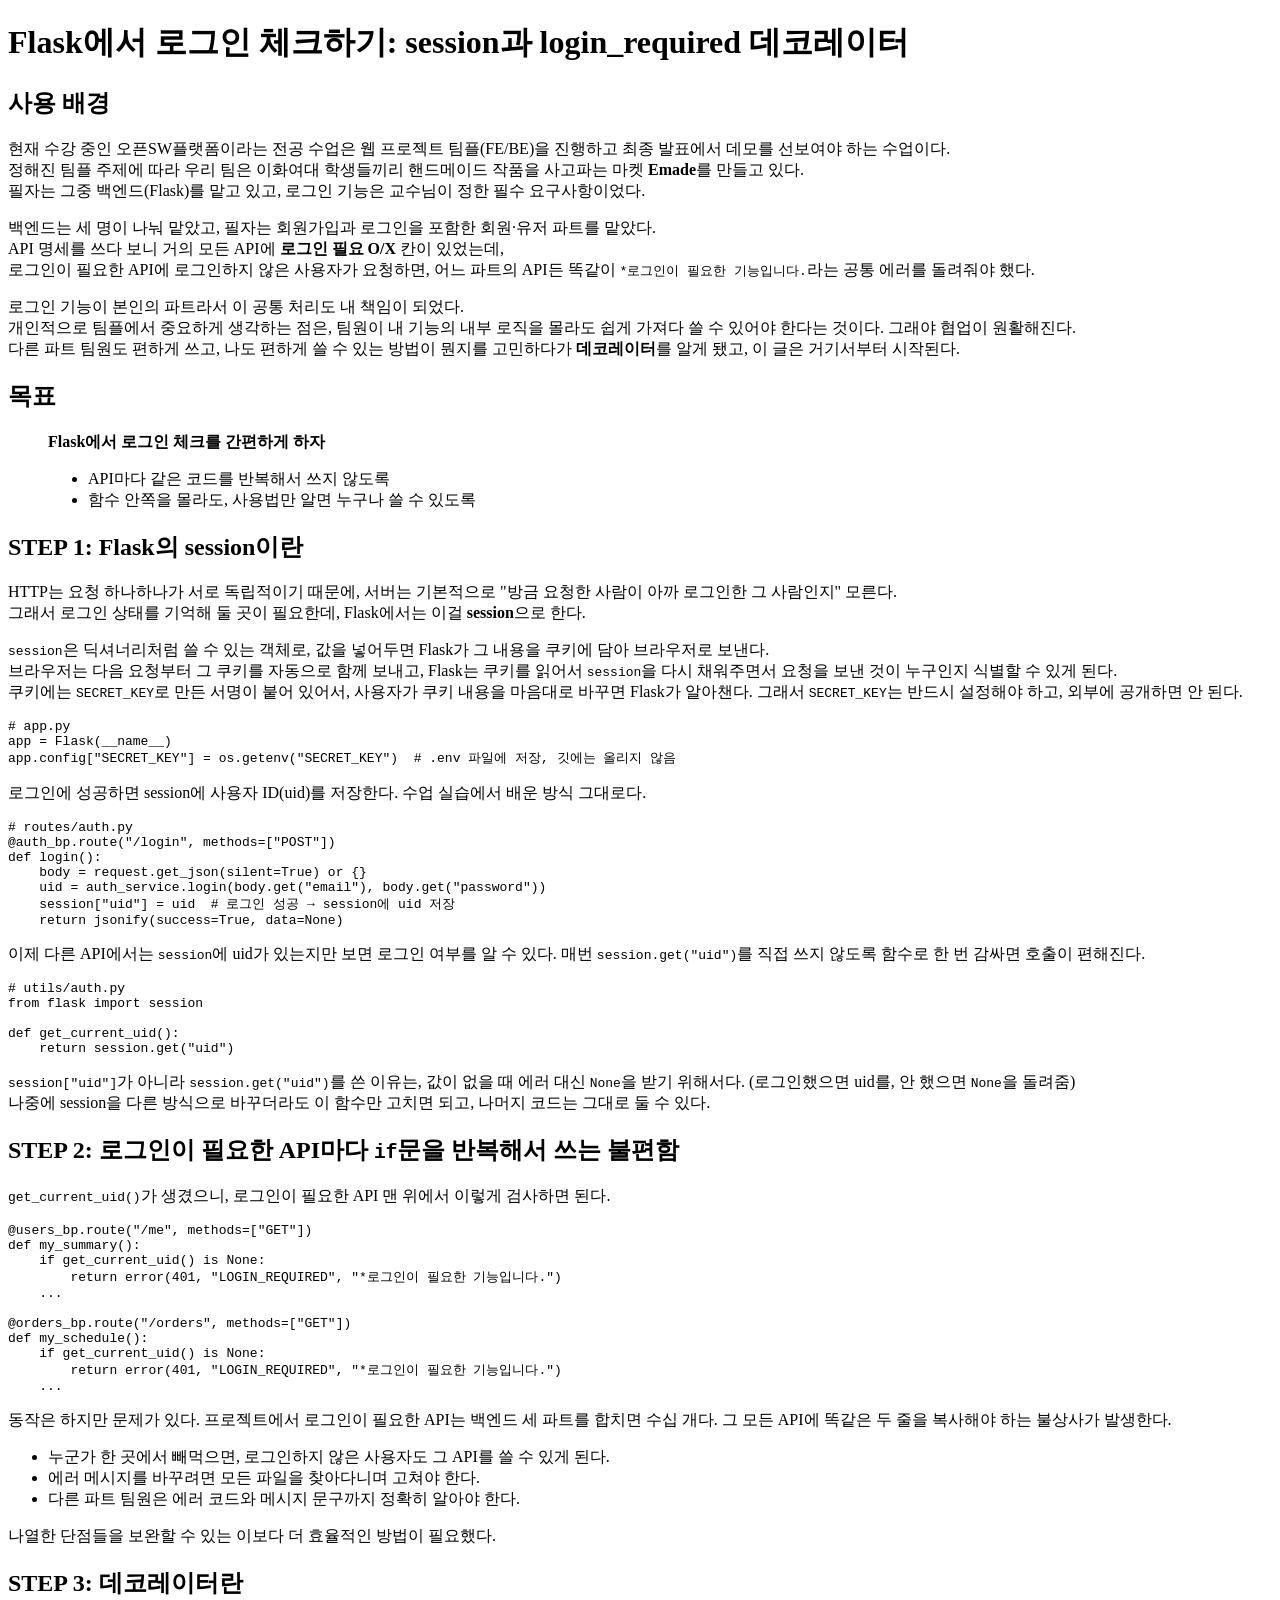
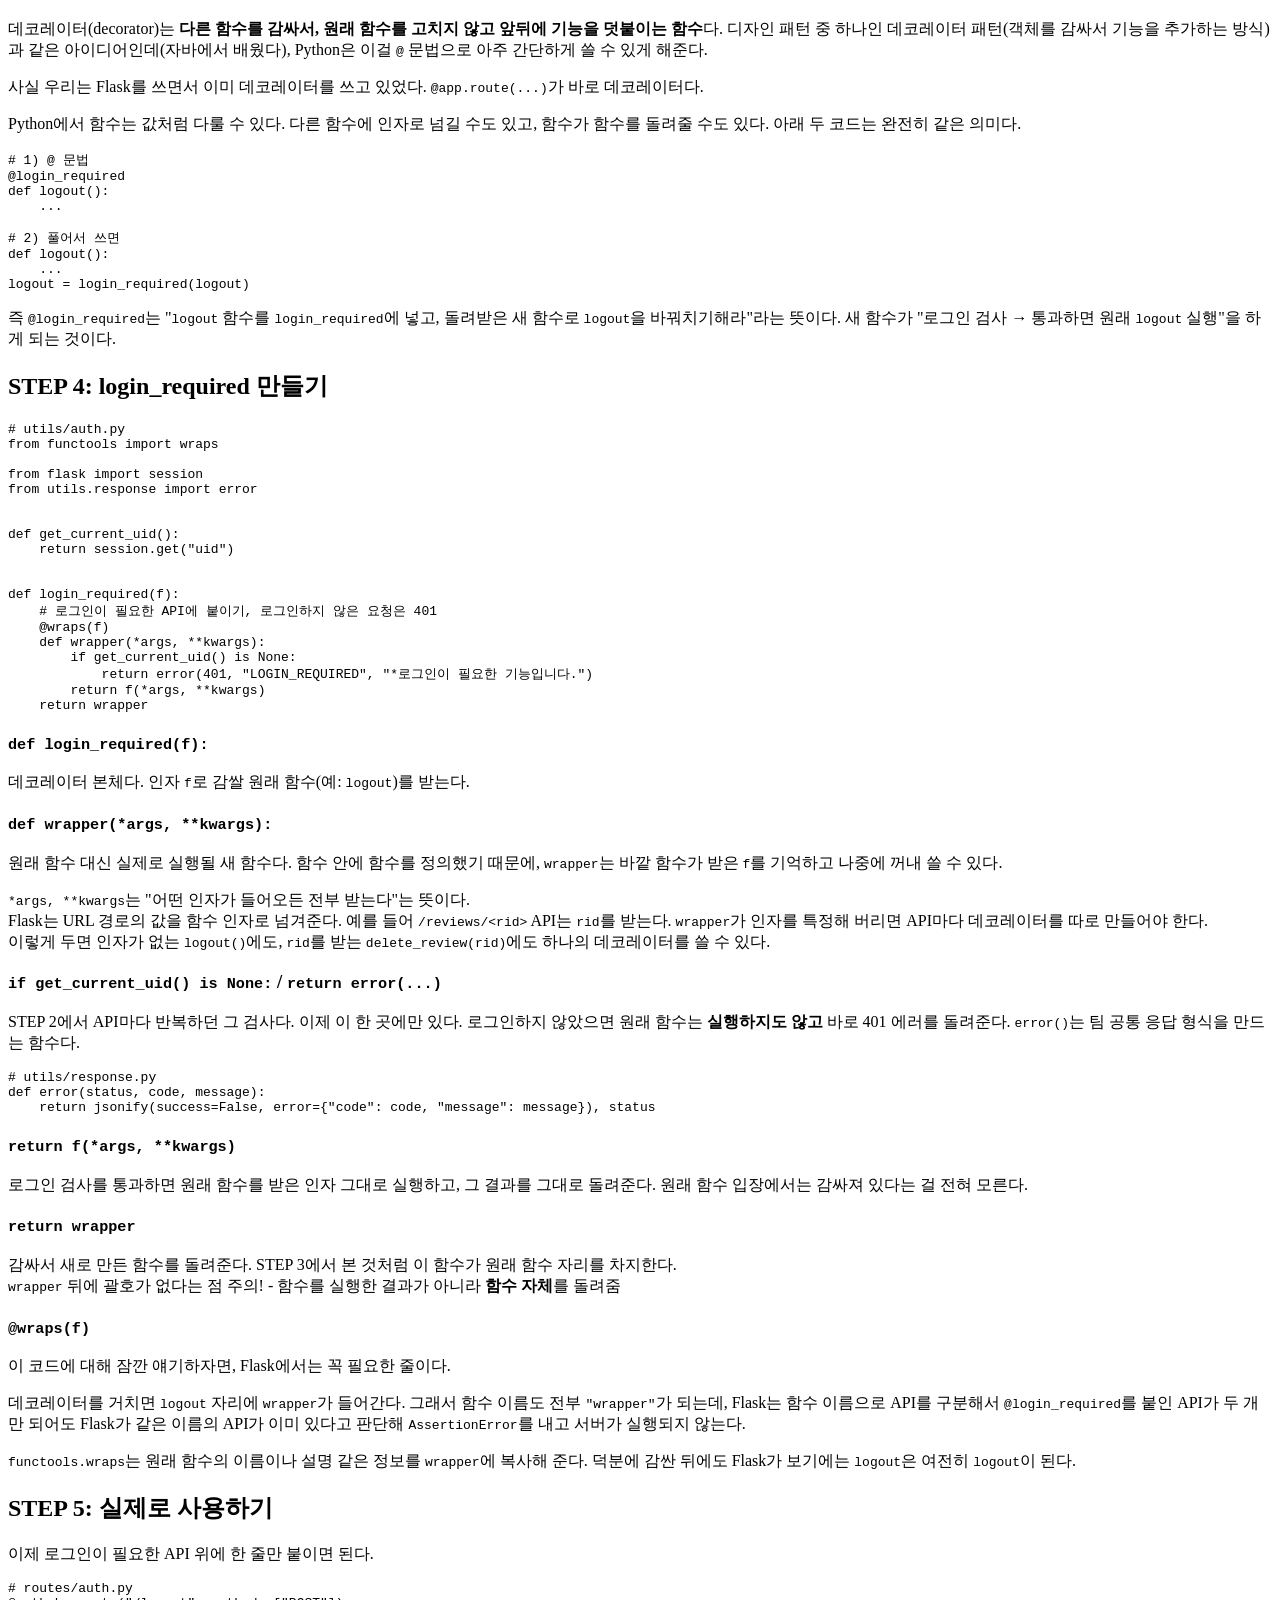
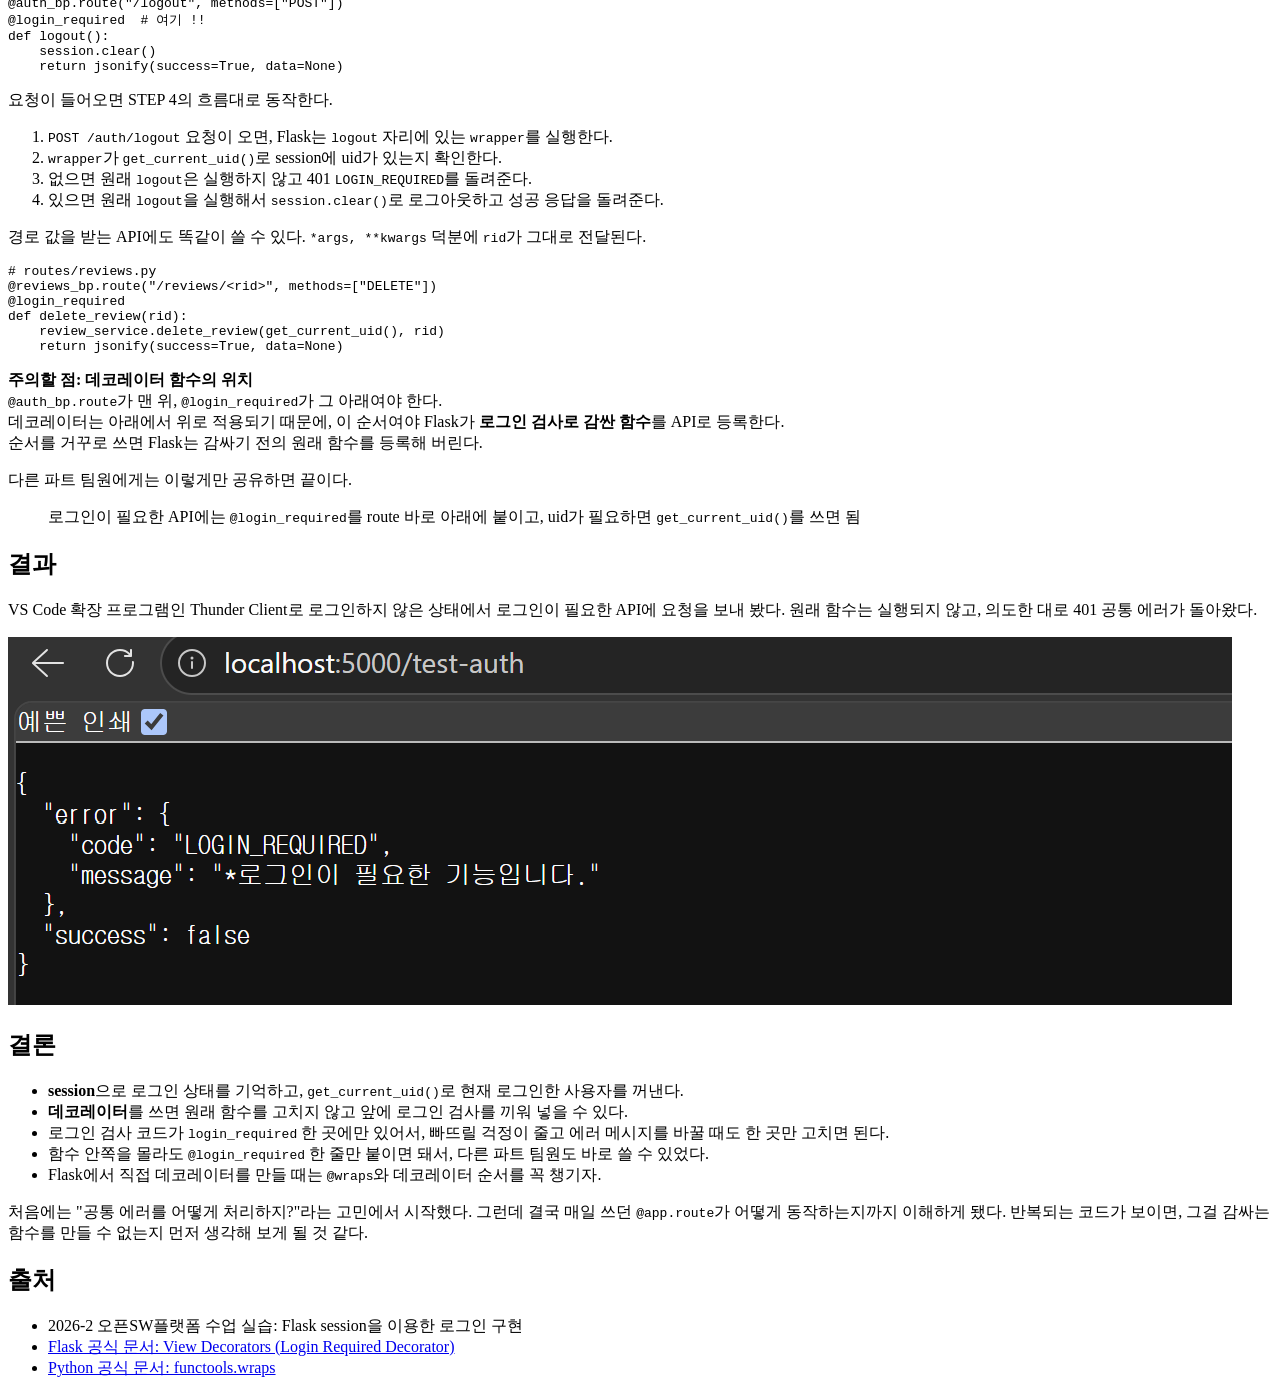
==== posts/concept.html @ 14963a54 "feat: Concept" ====
<!DOCTYPE html>
<html lang="ko">
<head>
  <meta charset="UTF-8">
  <meta name="viewport" content="width=device-width, initial-scale=1.0">
  <title>Flask에서 로그인 체크하기: session과 login_required 데코레이터</title>
</head>
<body>

<h1>Flask에서 로그인 체크하기: session과 login_required 데코레이터</h1>

<h2>사용 배경</h2>
<p>
  현재 수강 중인 오픈SW플랫폼이라는 전공 수업은 웹 프로젝트 팀플(FE/BE)을 진행하고 최종 발표에서 데모를 선보여야 하는 수업이다. <br>
  정해진 팀플 주제에 따라 우리 팀은 이화여대 학생들끼리 핸드메이드 작품을 사고파는 마켓 <b>Emade</b>를 만들고 있다. <br>
  필자는 그중 백엔드(Flask)를 맡고 있고, 로그인 기능은 교수님이 정한 필수 요구사항이었다.
</p>
<p>
  백엔드는 세 명이 나눠 맡았고, 필자는 회원가입과 로그인을 포함한 회원·유저 파트를 맡았다. <br>
  API 명세를 쓰다 보니 거의 모든 API에 <b>로그인 필요 O/X</b> 칸이 있었는데, <br>
  로그인이 필요한 API에 로그인하지 않은 사용자가 요청하면, 어느 파트의 API든 똑같이
  <code>*로그인이 필요한 기능입니다.</code>라는 공통 에러를 돌려줘야 했다.
</p>
<p>
  로그인 기능이 본인의 파트라서 이 공통 처리도 내 책임이 되었다. <br>
  개인적으로 팀플에서 중요하게 생각하는 점은, 팀원이 내 기능의 내부 로직을 몰라도 쉽게 가져다 쓸 수 있어야 한다는 것이다. 그래야 협업이 원활해진다. <br>
  다른 파트 팀원도 편하게 쓰고, 나도 편하게 쓸 수 있는 방법이 뭔지를 고민하다가
  <b>데코레이터</b>를 알게 됐고, 이 글은 거기서부터 시작된다.
</p>

<h2>목표</h2>
<blockquote>
  <p><b>Flask에서 로그인 체크를 간편하게 하자</b></p>
  <ul>
    <li>API마다 같은 코드를 반복해서 쓰지 않도록</li>
    <li>함수 안쪽을 몰라도, 사용법만 알면 누구나 쓸 수 있도록</li>
  </ul>
</blockquote>

<h2>STEP 1: Flask의 session이란</h2>
<p>
  HTTP는 요청 하나하나가 서로 독립적이기 때문에, 서버는 기본적으로 "방금 요청한 사람이 아까 로그인한 그 사람인지" 모른다. <br>
  그래서 로그인 상태를 기억해 둘 곳이 필요한데, Flask에서는 이걸 <b>session</b>으로 한다.
</p>
<p>
  <code>session</code>은 딕셔너리처럼 쓸 수 있는 객체로, 값을 넣어두면 Flask가 그 내용을 쿠키에 담아 브라우저로 보낸다. <br>
  브라우저는 다음 요청부터 그 쿠키를 자동으로 함께 보내고, Flask는 쿠키를 읽어서 <code>session</code>을 다시 채워주면서 요청을 보낸 것이 누구인지 식별할 수 있게 된다. <br>
  쿠키에는 <code>SECRET_KEY</code>로 만든 서명이 붙어 있어서, 사용자가 쿠키 내용을 마음대로 바꾸면 Flask가 알아챈다.
  그래서 <code>SECRET_KEY</code>는 반드시 설정해야 하고, 외부에 공개하면 안 된다.
</p>

<pre><code># app.py
app = Flask(__name__)
app.config["SECRET_KEY"] = os.getenv("SECRET_KEY")  # .env 파일에 저장, 깃에는 올리지 않음
</code></pre>

<p>
  로그인에 성공하면 session에 사용자 ID(uid)를 저장한다. 수업 실습에서 배운 방식 그대로다.
</p>

<pre><code># routes/auth.py
@auth_bp.route("/login", methods=["POST"])
def login():
    body = request.get_json(silent=True) or {}
    uid = auth_service.login(body.get("email"), body.get("password"))
    session["uid"] = uid  # 로그인 성공 → session에 uid 저장
    return jsonify(success=True, data=None)
</code></pre>

<p>
  이제 다른 API에서는 <code>session</code>에 uid가 있는지만 보면 로그인 여부를 알 수 있다.
  매번 <code>session.get("uid")</code>를 직접 쓰지 않도록 함수로 한 번 감싸면 호출이 편해진다.
</p>

<pre><code># utils/auth.py
from flask import session

def get_current_uid():
    return session.get("uid")
</code></pre>

<p>
  <code>session["uid"]</code>가 아니라 <code>session.get("uid")</code>를 쓴 이유는, 값이 없을 때 에러 대신 <code>None</code>을 받기 위해서다. (로그인했으면 uid를, 안 했으면 <code>None</code>을 돌려줌) <br>
  나중에 session을 다른 방식으로 바꾸더라도 이 함수만 고치면 되고, 나머지 코드는 그대로 둘 수 있다.
</p>

<h2>STEP 2: 로그인이 필요한 API마다 <code>if</code>문을 반복해서 쓰는 불편함</h2>
<p>
  <code>get_current_uid()</code>가 생겼으니, 로그인이 필요한 API 맨 위에서 이렇게 검사하면 된다.
</p>

<pre><code>@users_bp.route("/me", methods=["GET"])
def my_summary():
    if get_current_uid() is None:
        return error(401, "LOGIN_REQUIRED", "*로그인이 필요한 기능입니다.")
    ...

@orders_bp.route("/orders", methods=["GET"])
def my_schedule():
    if get_current_uid() is None:
        return error(401, "LOGIN_REQUIRED", "*로그인이 필요한 기능입니다.")
    ...
</code></pre>

<p>
  동작은 하지만 문제가 있다. 프로젝트에서 로그인이 필요한 API는 백엔드 세 파트를 합치면 수십 개다.
  그 모든 API에 똑같은 두 줄을 복사해야 하는 불상사가 발생한다.
</p>
<ul>
  <li>누군가 한 곳에서 빼먹으면, 로그인하지 않은 사용자도 그 API를 쓸 수 있게 된다.</li>
  <li>에러 메시지를 바꾸려면 모든 파일을 찾아다니며 고쳐야 한다.</li>
  <li>다른 파트 팀원은 에러 코드와 메시지 문구까지 정확히 알아야 한다.</li>
</ul>
<p>
  나열한 단점들을 보완할 수 있는 이보다 더 효율적인 방법이 필요했다.
</p>

<h2>STEP 3: 데코레이터란</h2>
<p>
  데코레이터(decorator)는 <b>다른 함수를 감싸서, 원래 함수를 고치지 않고 앞뒤에 기능을 덧붙이는 함수</b>다.
  디자인 패턴 중 하나인 데코레이터 패턴(객체를 감싸서 기능을 추가하는 방식)과 같은 아이디어인데(자바에서 배웠다),
  Python은 이걸 <code>@</code> 문법으로 아주 간단하게 쓸 수 있게 해준다.
</p>
<p>
  사실 우리는 Flask를 쓰면서 이미 데코레이터를 쓰고 있었다. <code>@app.route(...)</code>가 바로 데코레이터다.
</p>
<p>
  Python에서 함수는 값처럼 다룰 수 있다. 다른 함수에 인자로 넘길 수도 있고, 함수가 함수를 돌려줄 수도 있다.
  아래 두 코드는 완전히 같은 의미다.
</p>

<pre><code># 1) @ 문법
@login_required
def logout():
    ...

# 2) 풀어서 쓰면
def logout():
    ...
logout = login_required(logout)
</code></pre>

<p>
  즉 <code>@login_required</code>는 "<code>logout</code> 함수를 <code>login_required</code>에 넣고,
  돌려받은 새 함수로 <code>logout</code>을 바꿔치기해라"라는 뜻이다.
  새 함수가 "로그인 검사 → 통과하면 원래 <code>logout</code> 실행"을 하게 되는 것이다.
</p>

<h2>STEP 4: login_required 만들기</h2>

<pre><code># utils/auth.py
from functools import wraps

from flask import session
from utils.response import error


def get_current_uid():
    return session.get("uid")


def login_required(f):
    # 로그인이 필요한 API에 붙이기, 로그인하지 않은 요청은 401
    @wraps(f)
    def wrapper(*args, **kwargs):
        if get_current_uid() is None:
            return error(401, "LOGIN_REQUIRED", "*로그인이 필요한 기능입니다.")
        return f(*args, **kwargs)
    return wrapper
</code></pre>

<h3><code>def login_required(f):</code></h3>
<p>
  데코레이터 본체다. 인자 <code>f</code>로 감쌀 원래 함수(예: <code>logout</code>)를 받는다.
</p>

<h3><code>def wrapper(*args, **kwargs):</code></h3>
<p>
  원래 함수 대신 실제로 실행될 새 함수다. 함수 안에 함수를 정의했기 때문에,
  <code>wrapper</code>는 바깥 함수가 받은 <code>f</code>를 기억하고 나중에 꺼내 쓸 수 있다.
</p>
<p>
  <code>*args, **kwargs</code>는 "어떤 인자가 들어오든 전부 받는다"는 뜻이다. <br>
  Flask는 URL 경로의 값을 함수 인자로 넘겨준다. 예를 들어 <code>/reviews/&lt;rid&gt;</code> API는 <code>rid</code>를 받는다.
  <code>wrapper</code>가 인자를 특정해 버리면 API마다 데코레이터를 따로 만들어야 한다. <br>
  이렇게 두면 인자가 없는 <code>logout()</code>에도, <code>rid</code>를 받는 <code>delete_review(rid)</code>에도 하나의 데코레이터를 쓸 수 있다.
</p>

<h3><code>if get_current_uid() is None:</code> / <code>return error(...)</code></h3>
<p>
  STEP 2에서 API마다 반복하던 그 검사다. 이제 이 한 곳에만 있다.
  로그인하지 않았으면 원래 함수는 <b>실행하지도 않고</b> 바로 401 에러를 돌려준다.
  <code>error()</code>는 팀 공통 응답 형식을 만드는 함수다.
</p>

<pre><code># utils/response.py
def error(status, code, message):
    return jsonify(success=False, error={"code": code, "message": message}), status
</code></pre>

<h3><code>return f(*args, **kwargs)</code></h3>
<p>
  로그인 검사를 통과하면 원래 함수를 받은 인자 그대로 실행하고, 그 결과를 그대로 돌려준다.
  원래 함수 입장에서는 감싸져 있다는 걸 전혀 모른다.
</p>

<h3><code>return wrapper</code></h3>
<p>
  감싸서 새로 만든 함수를 돌려준다. STEP 3에서 본 것처럼 이 함수가 원래 함수 자리를 차지한다. <br>
  <code>wrapper</code> 뒤에 괄호가 없다는 점 주의! - 함수를 실행한 결과가 아니라 <b>함수 자체</b>를 돌려줌
</p>

<h3><code>@wraps(f)</code></h3>
<p>
  이 코드에 대해 잠깐 얘기하자면, Flask에서는 꼭 필요한 줄이다.
</p>
<p>
  데코레이터를 거치면 <code>logout</code> 자리에 <code>wrapper</code>가 들어간다.
  그래서 함수 이름도 전부 <code>"wrapper"</code>가 되는데, Flask는 함수 이름으로 API를 구분해서
  <code>@login_required</code>를 붙인 API가 두 개만 되어도 Flask가 같은 이름의 API가 이미 있다고 판단해 <code>AssertionError</code>를 내고 서버가 실행되지 않는다.
</p>
<p>
  <code>functools.wraps</code>는 원래 함수의 이름이나 설명 같은 정보를 <code>wrapper</code>에 복사해 준다.
  덕분에 감싼 뒤에도 Flask가 보기에는 <code>logout</code>은 여전히 <code>logout</code>이 된다.
</p>

<h2>STEP 5: 실제로 사용하기</h2>
<p>
  이제 로그인이 필요한 API 위에 한 줄만 붙이면 된다.
</p>

<pre><code># routes/auth.py
@auth_bp.route("/logout", methods=["POST"])
@login_required  # 여기 !!
def logout():
    session.clear()
    return jsonify(success=True, data=None)
</code></pre>

<p>요청이 들어오면 STEP 4의 흐름대로 동작한다.</p>
<ol>
  <li><code>POST /auth/logout</code> 요청이 오면, Flask는 <code>logout</code> 자리에 있는 <code>wrapper</code>를 실행한다.</li>
  <li><code>wrapper</code>가 <code>get_current_uid()</code>로 session에 uid가 있는지 확인한다.</li>
  <li>없으면 원래 <code>logout</code>은 실행하지 않고 401 <code>LOGIN_REQUIRED</code>를 돌려준다.</li>
  <li>있으면 원래 <code>logout</code>을 실행해서 <code>session.clear()</code>로 로그아웃하고 성공 응답을 돌려준다.</li>
</ol>

<p>
  경로 값을 받는 API에도 똑같이 쓸 수 있다. <code>*args, **kwargs</code> 덕분에 <code>rid</code>가 그대로 전달된다.
</p>

<pre><code># routes/reviews.py
@reviews_bp.route("/reviews/&lt;rid&gt;", methods=["DELETE"])
@login_required
def delete_review(rid):
    review_service.delete_review(get_current_uid(), rid)
    return jsonify(success=True, data=None)
</code></pre>

<p>
  <b>주의할 점: 데코레이터 함수의 위치</b> <br>
  <code>@auth_bp.route</code>가 맨 위, <code>@login_required</code>가 그 아래여야 한다. <br>
  데코레이터는 아래에서 위로 적용되기 때문에, 이 순서여야 Flask가 <b>로그인 검사로 감싼 함수</b>를 API로 등록한다. <br>
  순서를 거꾸로 쓰면 Flask는 감싸기 전의 원래 함수를 등록해 버린다.
</p>

<p>
  다른 파트 팀원에게는 이렇게만 공유하면 끝이다.
</p>
<blockquote>
  <p>로그인이 필요한 API에는 <code>@login_required</code>를 route 바로 아래에 붙이고, uid가 필요하면 <code>get_current_uid()</code>를 쓰면 됨</p>
</blockquote>

<h2>결과</h2>
<p>
  VS Code 확장 프로그램인 Thunder Client로 로그인하지 않은 상태에서 로그인이 필요한 API에 요청을 보내 봤다.
  원래 함수는 실행되지 않고, 의도한 대로 401 공통 에러가 돌아왔다.
</p>

<p><img src="../images/image6.png" alt="Thunder Client에서 로그인 없이 요청했을 때 401 응답"></p>

<h2>결론</h2>
<ul>
  <li><b>session</b>으로 로그인 상태를 기억하고, <code>get_current_uid()</code>로 현재 로그인한 사용자를 꺼낸다.</li>
  <li><b>데코레이터</b>를 쓰면 원래 함수를 고치지 않고 앞에 로그인 검사를 끼워 넣을 수 있다.</li>
  <li>로그인 검사 코드가 <code>login_required</code> 한 곳에만 있어서, 빠뜨릴 걱정이 줄고 에러 메시지를 바꿀 때도 한 곳만 고치면 된다.</li>
  <li>함수 안쪽을 몰라도 <code>@login_required</code> 한 줄만 붙이면 돼서, 다른 파트 팀원도 바로 쓸 수 있었다.</li>
  <li>Flask에서 직접 데코레이터를 만들 때는 <code>@wraps</code>와 데코레이터 순서를 꼭 챙기자.</li>
</ul>
<p>
  처음에는 "공통 에러를 어떻게 처리하지?"라는 고민에서 시작했다.
  그런데 결국 매일 쓰던 <code>@app.route</code>가 어떻게 동작하는지까지 이해하게 됐다.
  반복되는 코드가 보이면, 그걸 감싸는 함수를 만들 수 없는지 먼저 생각해 보게 될 것 같다.
</p>

<h2>출처</h2>
<ul>
  <li>2026-2 오픈SW플랫폼 수업 실습: Flask session을 이용한 로그인 구현</li>
  <li><a href="https://flask.palletsprojects.com/en/stable/patterns/viewdecorators/">Flask 공식 문서: View Decorators (Login Required Decorator)</a></li>
  <li><a href="https://docs.python.org/3/library/functools.html#functools.wraps">Python 공식 문서: functools.wraps</a></li>
</ul>

</body>
</html>
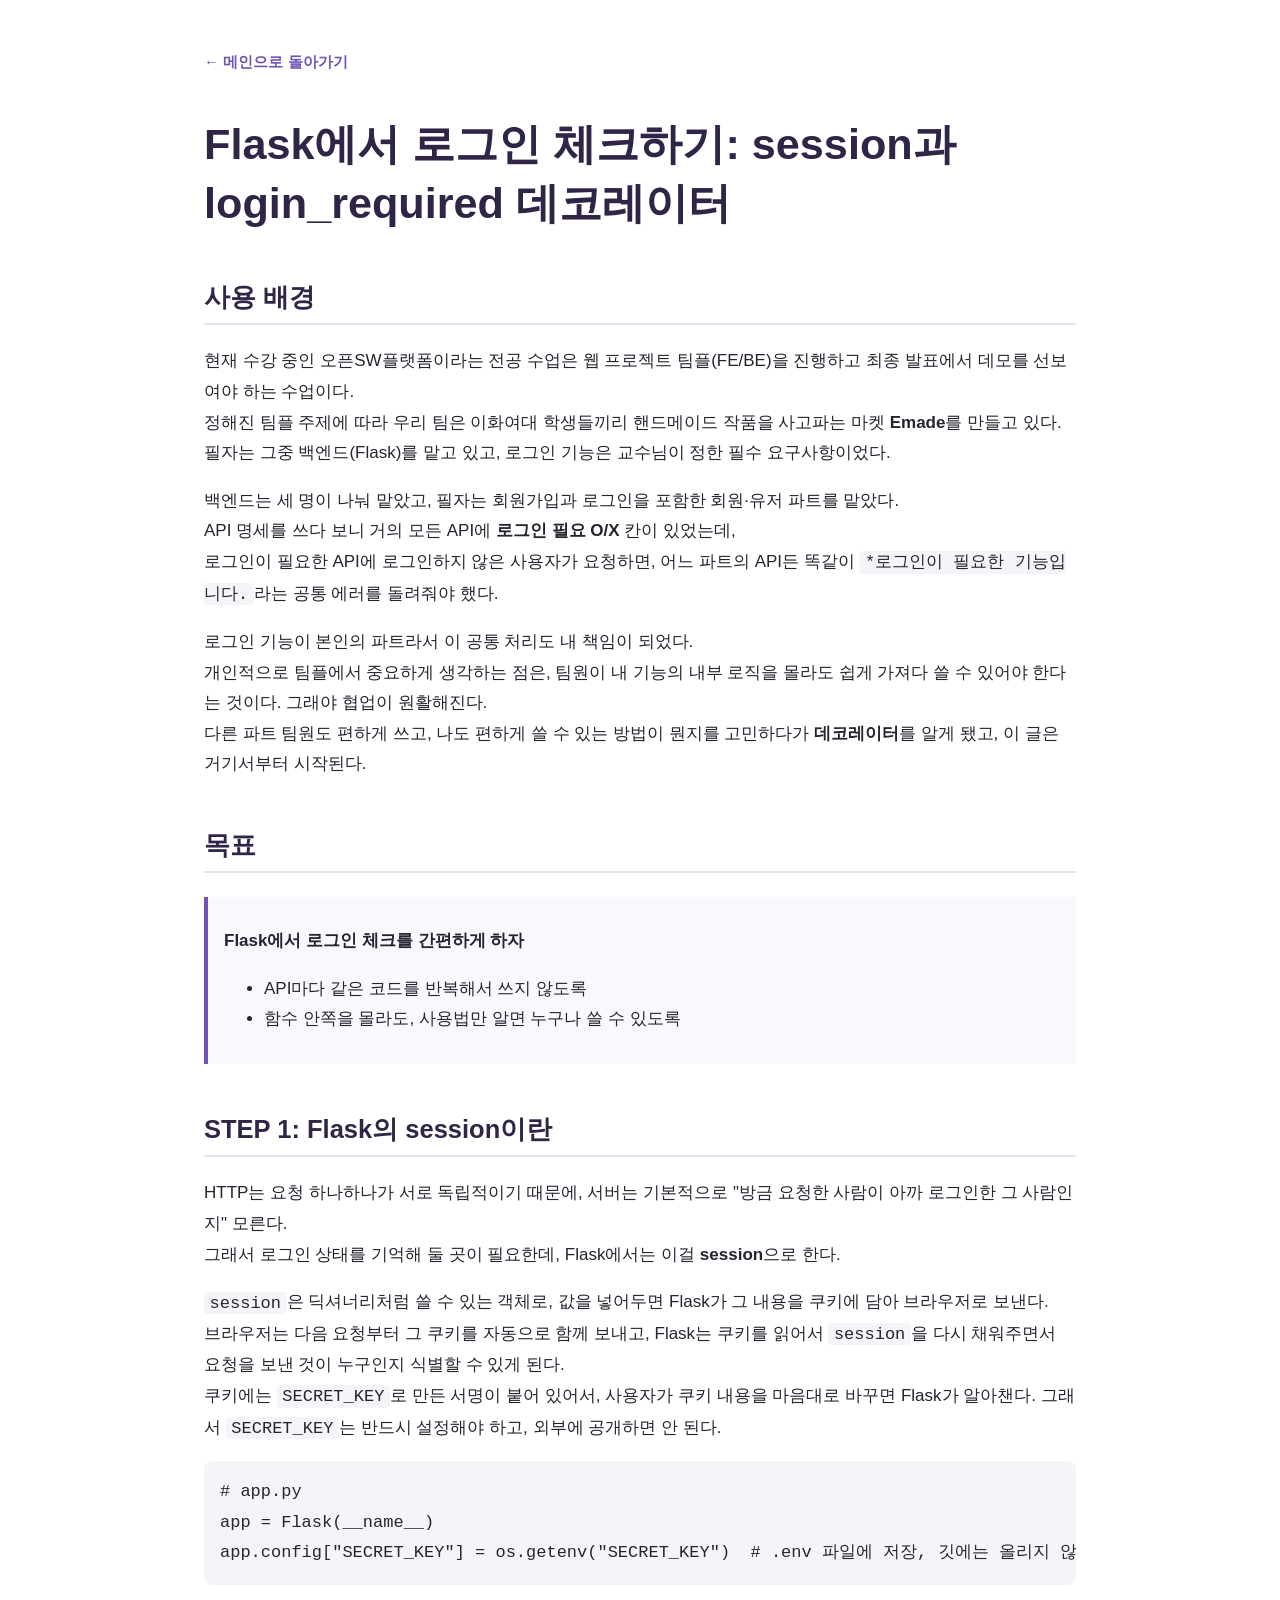
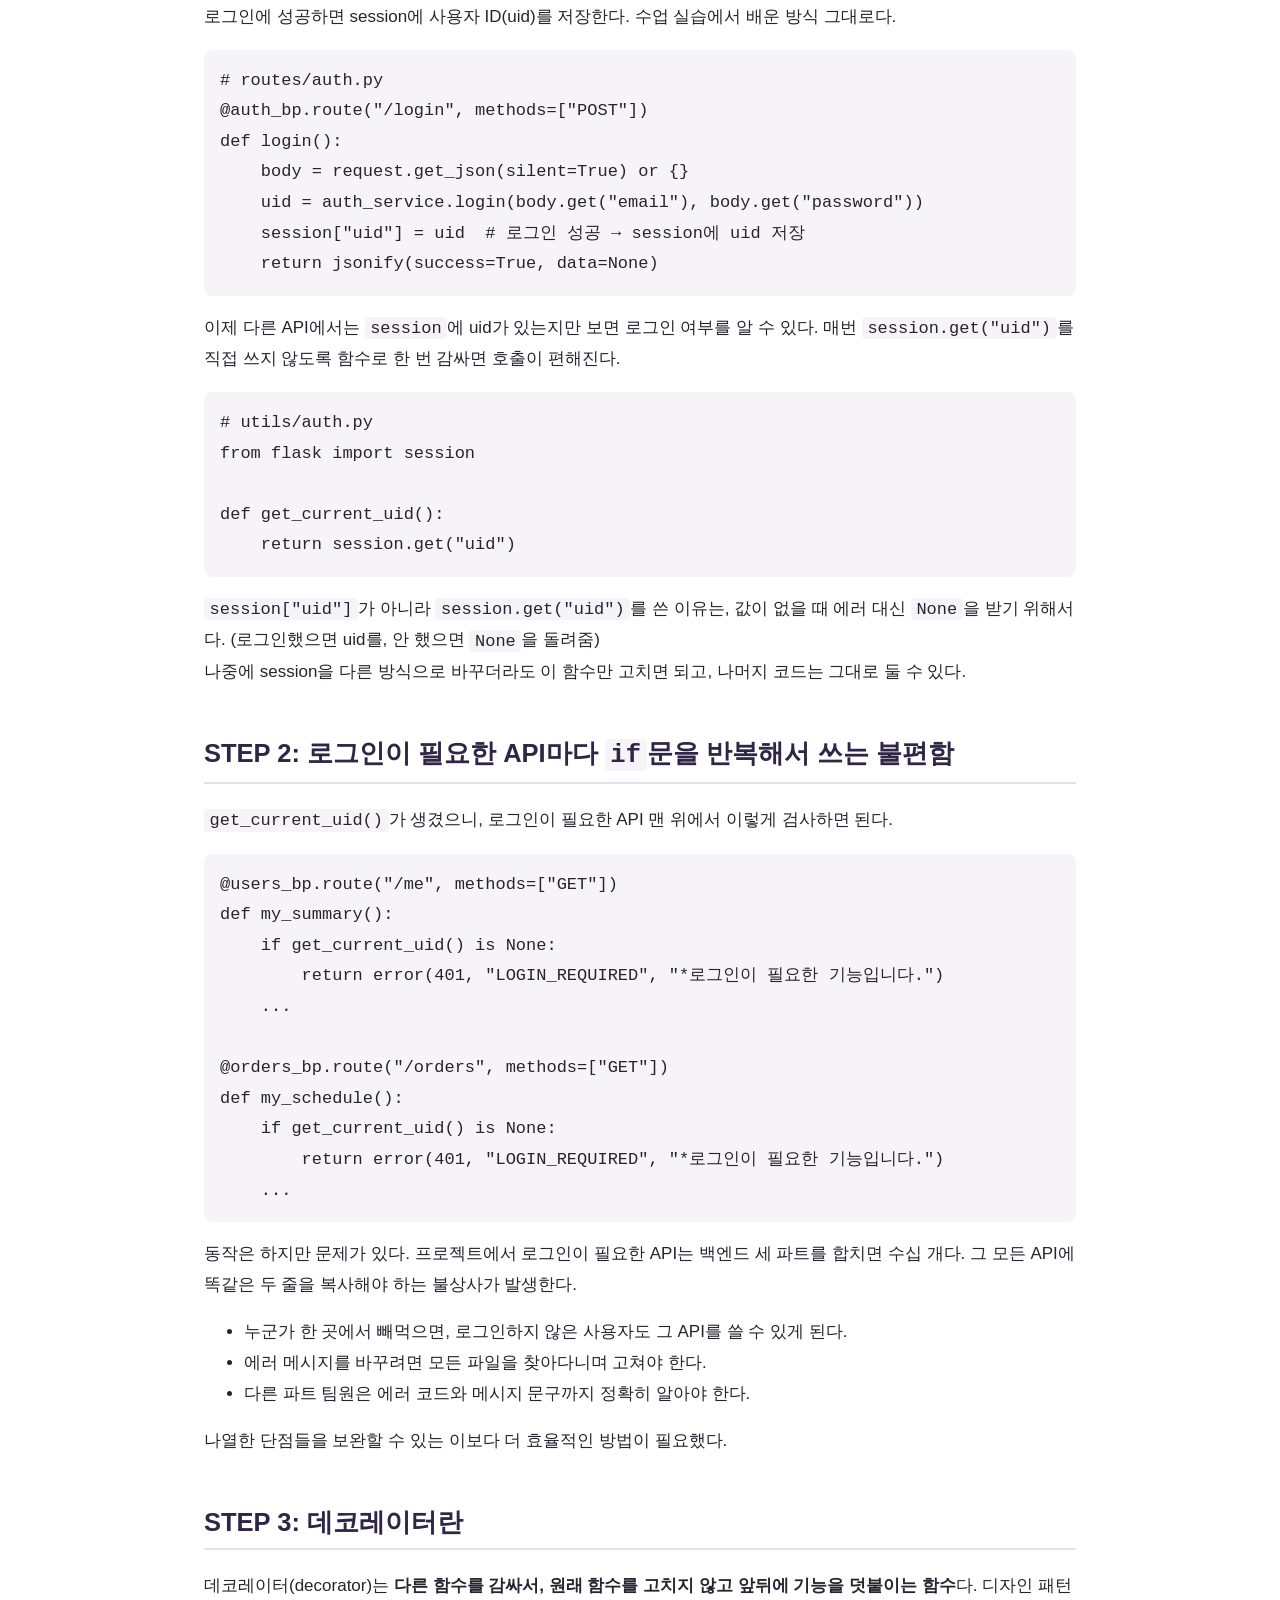
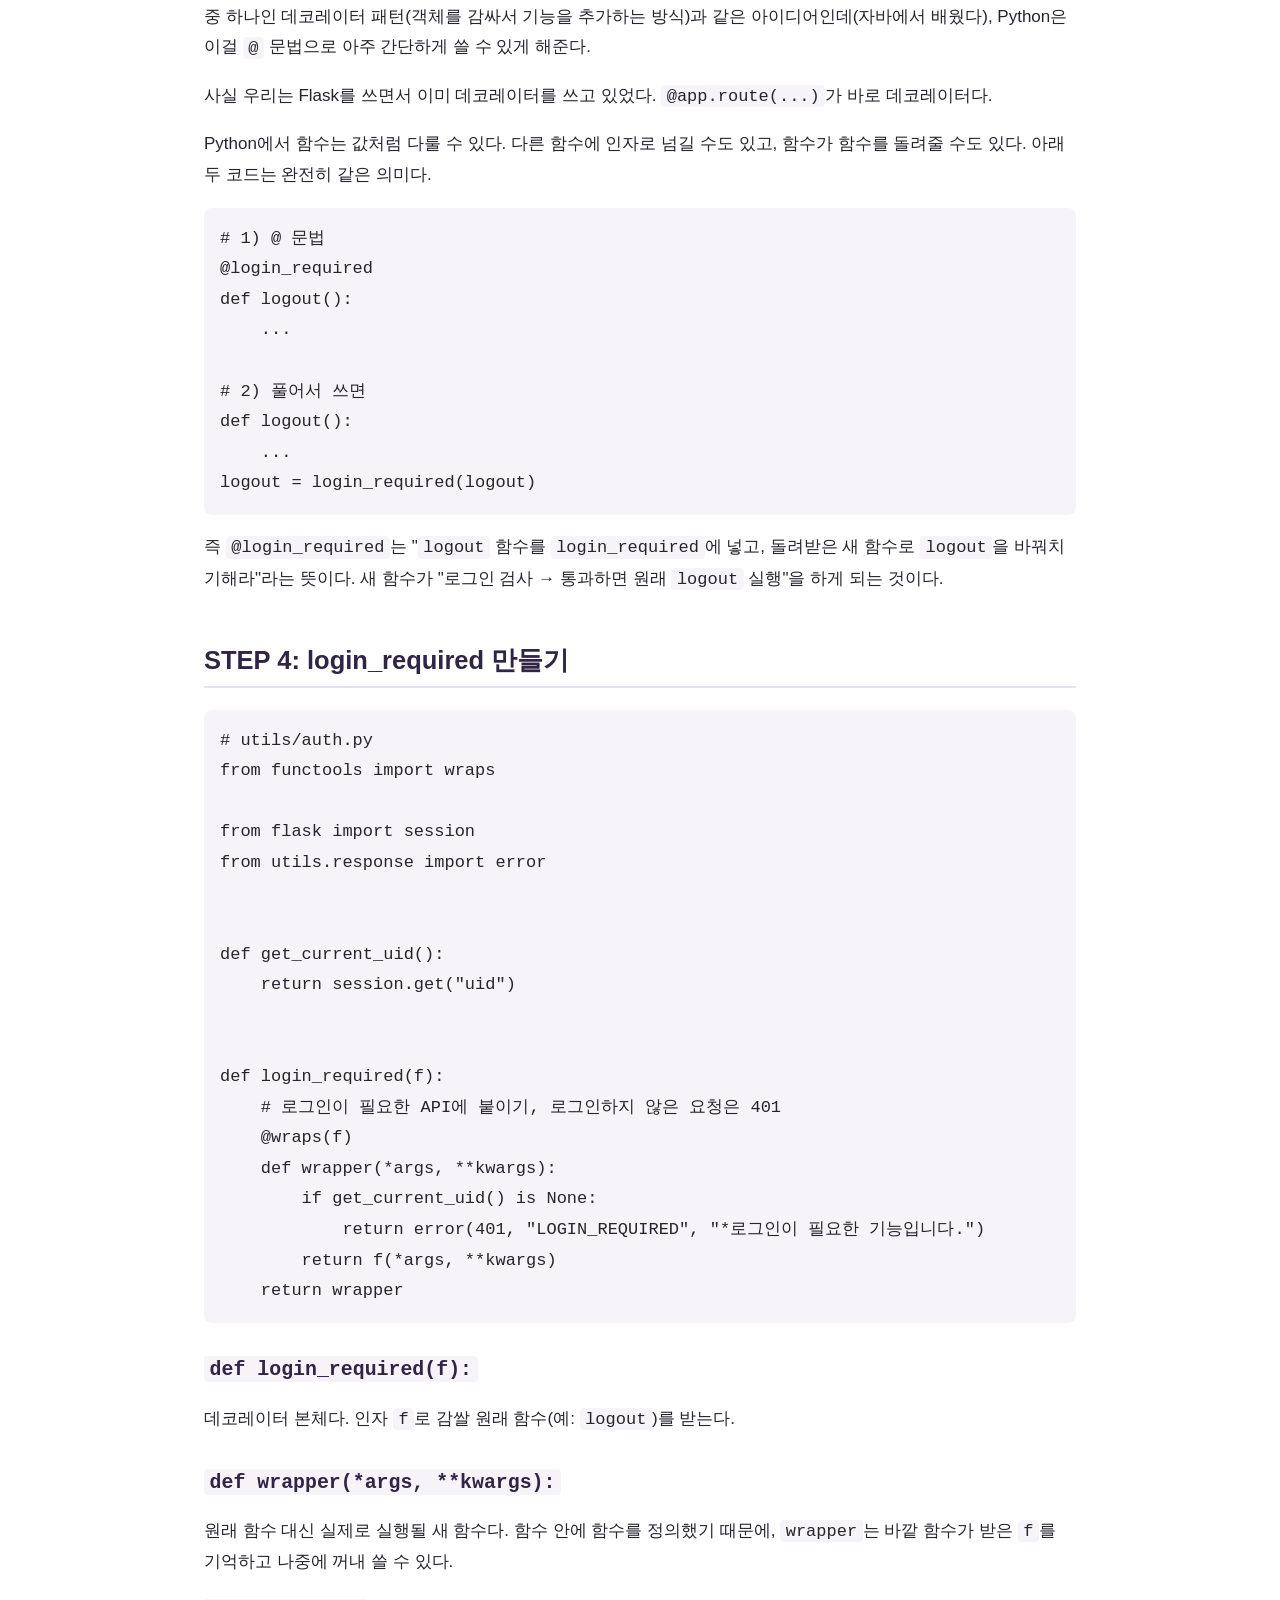
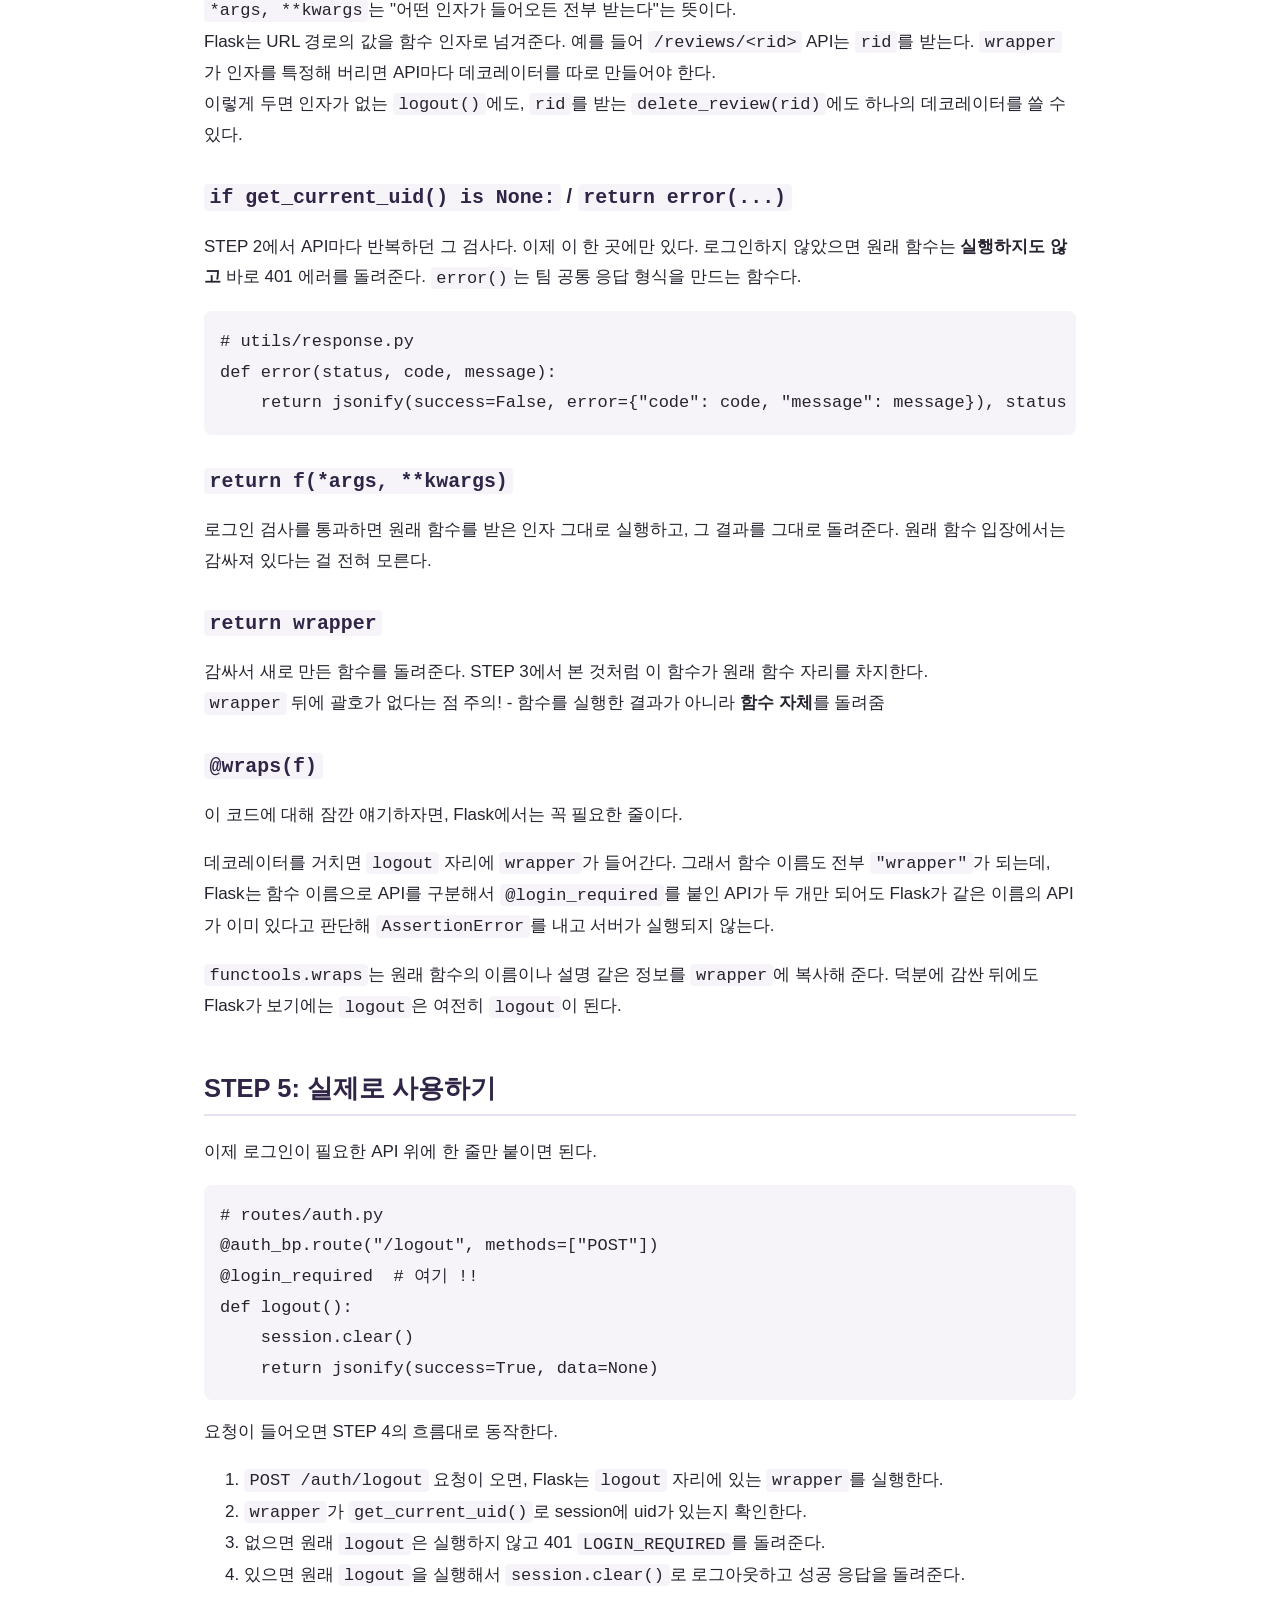
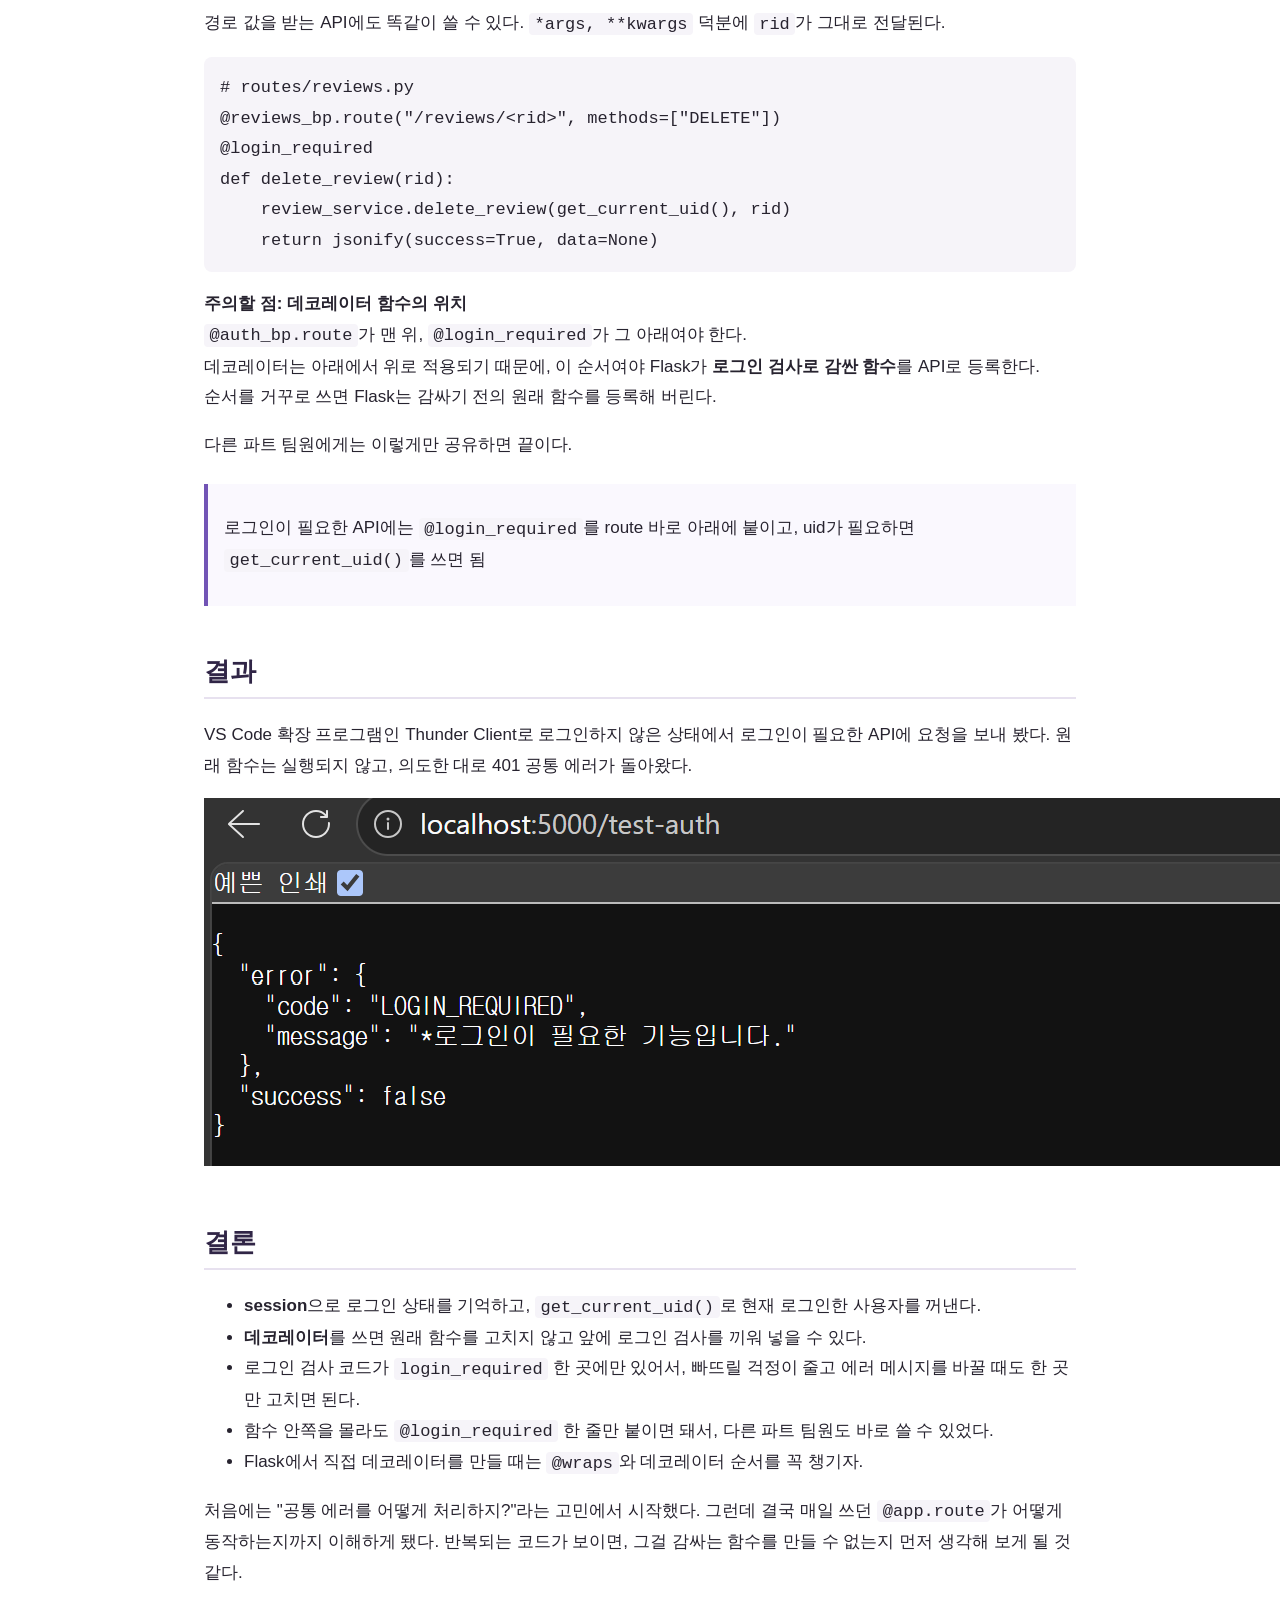
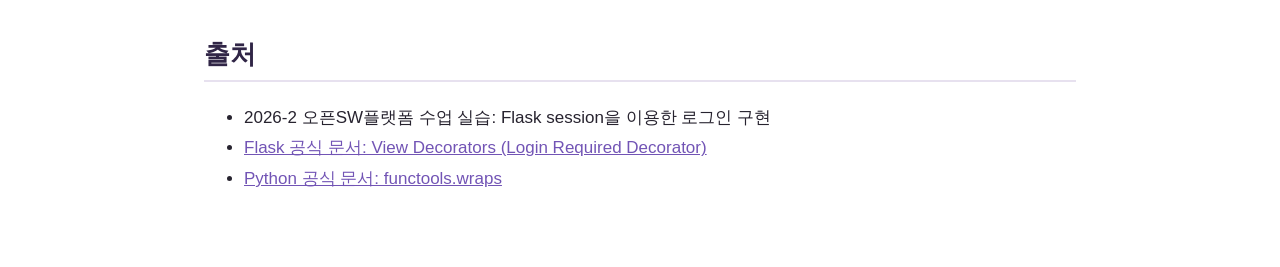
==== commit 7f31624b: "feat: 블로그 게시물 링크 및 공통 스타일 정리" ====
--- a/posts/concept.html
+++ b/posts/concept.html
@@ -4,8 +4,10 @@
   <meta charset="UTF-8">
   <meta name="viewport" content="width=device-width, initial-scale=1.0">
   <title>Flask에서 로그인 체크하기: session과 login_required 데코레이터</title>
+  <link rel="stylesheet" href="../style.css">
 </head>
 <body>
+<nav class="site-nav"><a href="../index.html">← 메인으로 돌아가기</a></nav>
 
 <h1>Flask에서 로그인 체크하기: session과 login_required 데코레이터</h1>
 
@@ -301,4 +303,4 @@
 </ul>
 
 </body>
-</html>+</html>
--- a/style.css
+++ b/style.css
@@ -0,0 +1,42 @@
+:root {
+  --accent: #7254b5;
+  --ink: #27232f;
+  --muted: #625d6d;
+  --surface: #ffffff;
+  --line: #e7e1ef;
+  --code: #f6f4f9;
+}
+
+* { box-sizing: border-box; }
+
+body {
+  max-width: 920px;
+  margin: 0 auto;
+  padding: 48px 24px 64px;
+  background: var(--surface);
+  color: var(--ink);
+  font-family: -apple-system, BlinkMacSystemFont, "Segoe UI", sans-serif;
+  font-size: 17px;
+  line-height: 1.8;
+}
+
+article { max-width: 820px; margin: 0 auto; }
+h1, h2, h3 { line-height: 1.35; color: #302546; }
+h1 { font-size: clamp(2rem, 5vw, 2.7rem); margin: 0 0 1rem; }
+h2 { margin-top: 3rem; padding-bottom: .55rem; border-bottom: 2px solid var(--line); }
+h3 { margin-top: 2rem; }
+a { color: var(--accent); }
+a:hover { color: #4d3188; }
+code { padding: .1rem .35rem; border-radius: 4px; background: var(--code); font-family: Consolas, monospace; }
+pre { overflow-x: auto; padding: 1rem; border-radius: 8px; background: var(--code); }
+pre code { padding: 0; background: transparent; }
+blockquote { margin: 1.5rem 0; padding: .75rem 1rem; border-left: 4px solid var(--accent); background: #faf8fe; }
+table { width: 100%; border-collapse: collapse; }
+th, td { padding: .7rem; border: 1px solid var(--line); text-align: left; }
+
+.site-nav { margin-bottom: 2.5rem; font-size: .95rem; }
+.site-nav a { text-decoration: none; font-weight: 700; }
+
+@media (max-width: 600px) {
+  body { padding: 28px 16px 40px; font-size: 16px; }
+}
